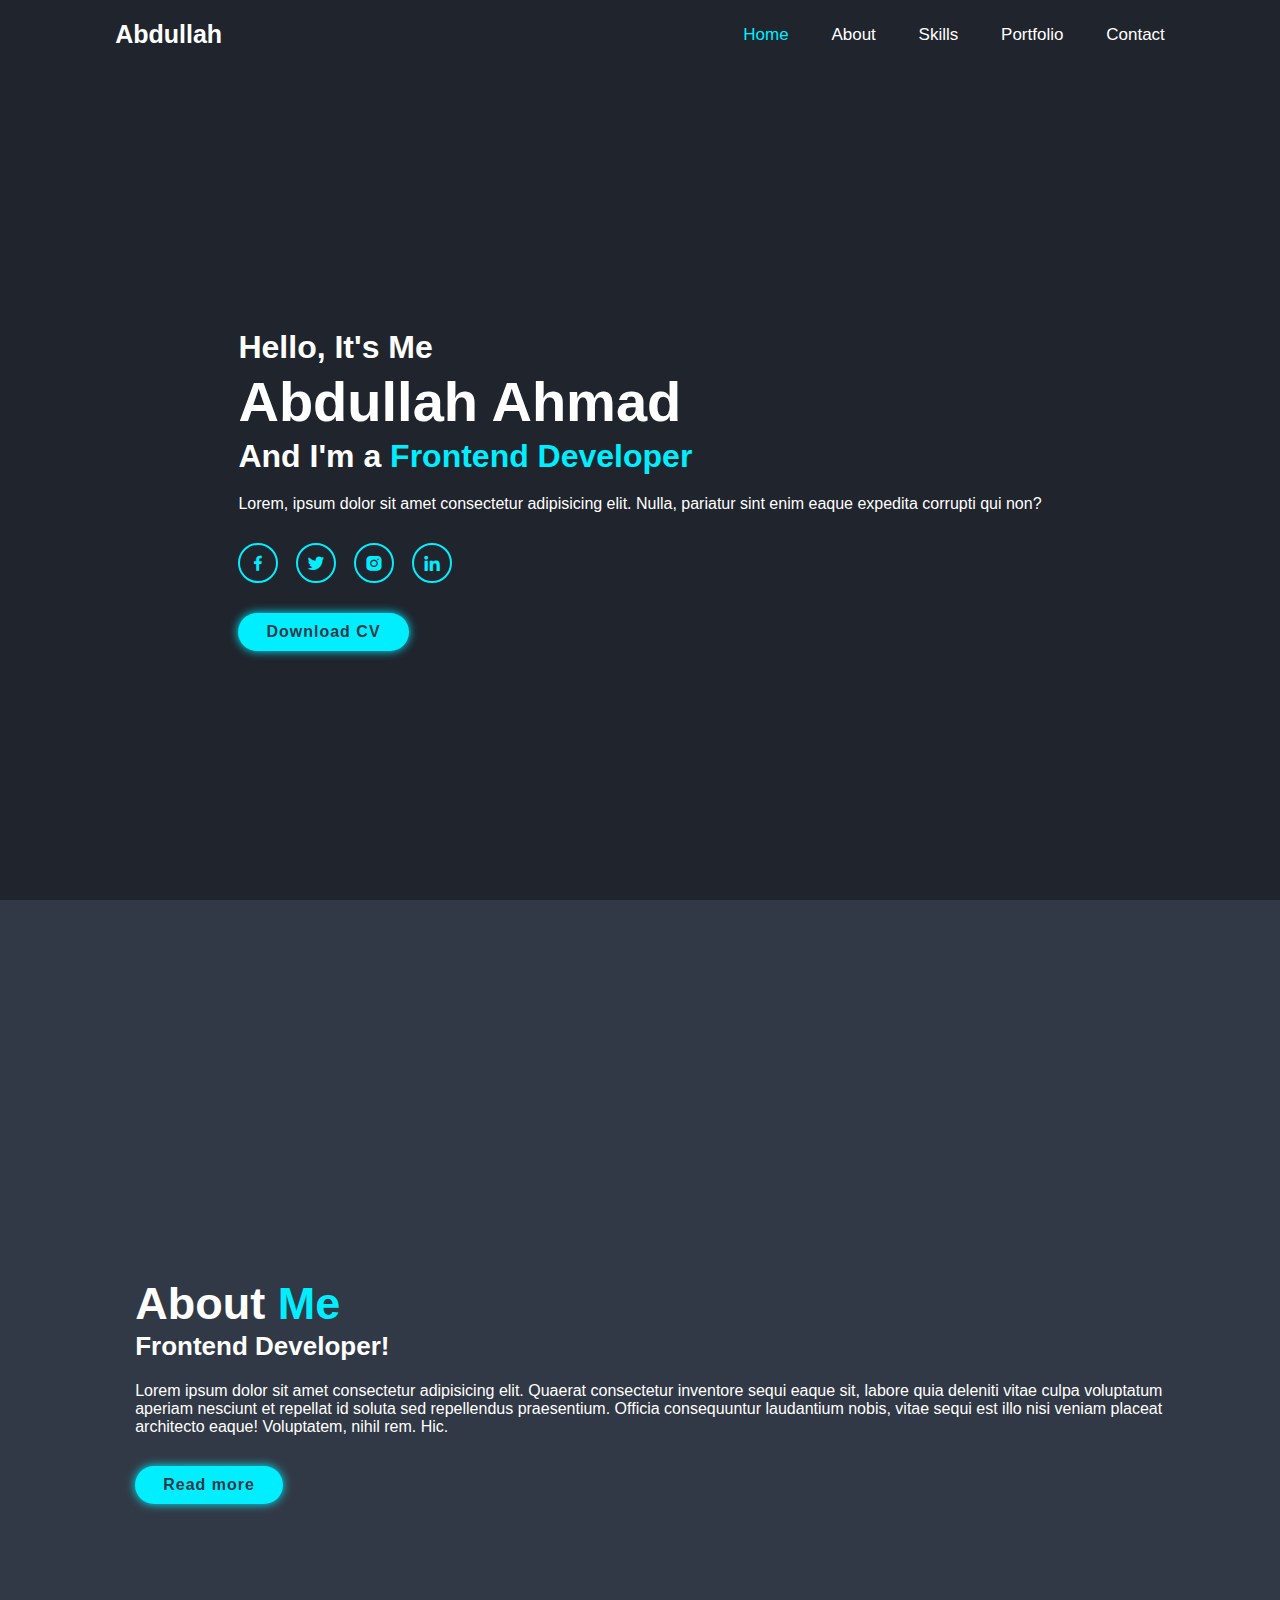
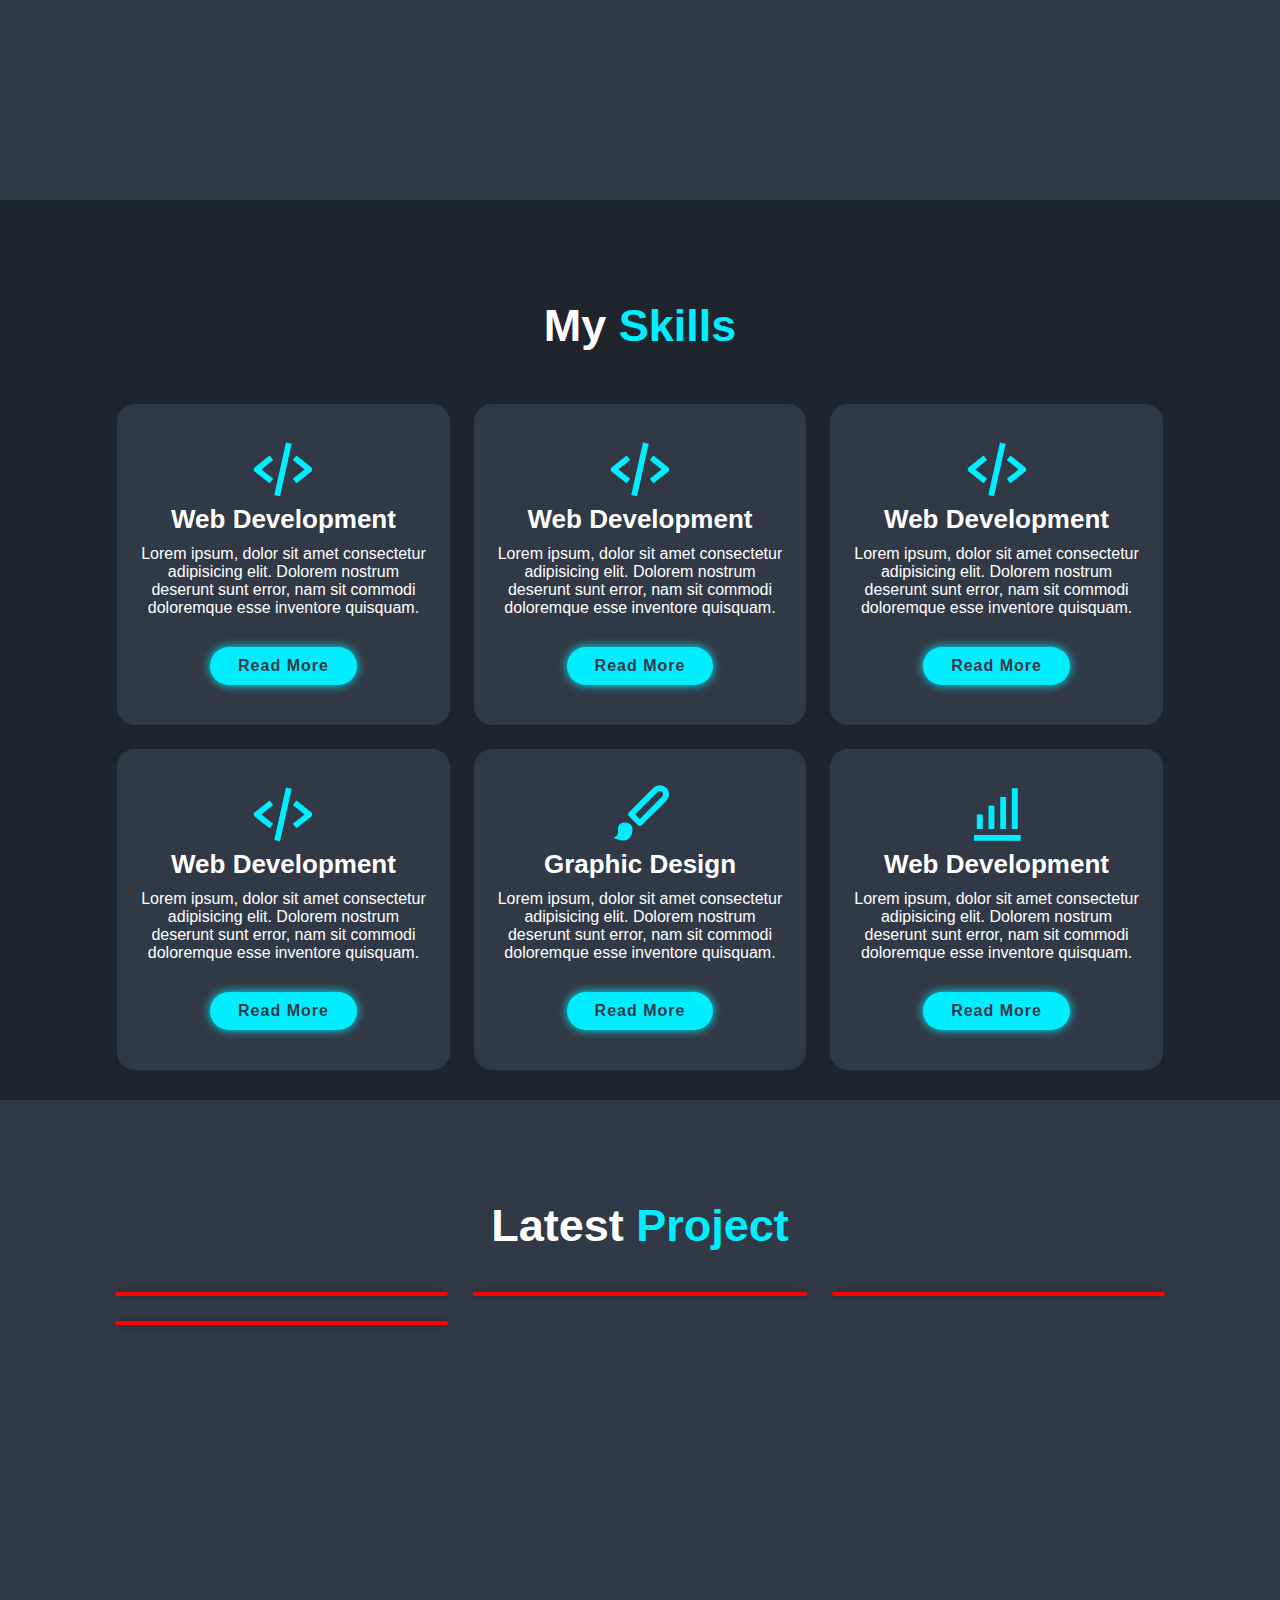
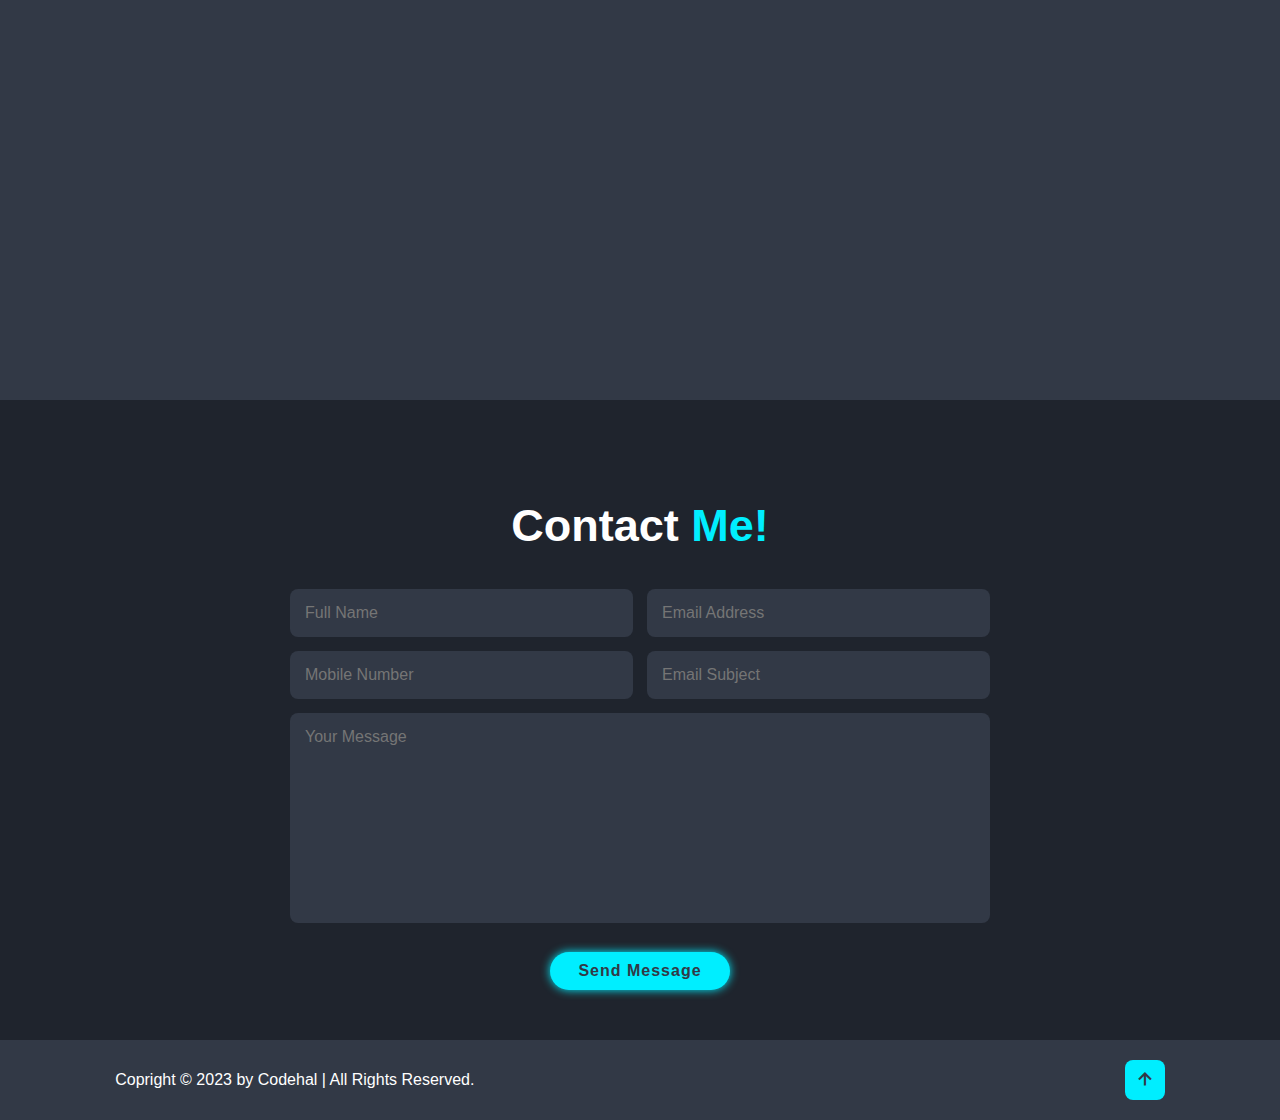
==== index.html @ 764d4b92 "added" ====
<!DOCTYPE html>
<html lang="en">
<head>
    <meta charset="UTF-8">
    <meta name="viewport" content="width=device-width, initial-scale=1.0">
    <title>Responsive portfolio</title>
    <link rel="stylesheet" href="index.css">
    <link href='https://unpkg.com/boxicons@2.1.4/css/boxicons.min.css' rel='stylesheet'>


</head>

<body>
    <header  class="header">
        <a href="#" class="logo">Abdullah</a>
        <label for="menubtn">
        <i class='bx bx-menu' id="menu-icon"></i></label>
        <input type="checkbox" id="menubtn">
        <nav class="navbar" >
            <label for="menubtn">
                <i class='bx bx-menu' id="menu-icon"></i></label>
            <a href="#home" class="active" >Home</a>
            <a href="#about">About</a>
            <a href="#skills">Skills</a>
            <a href="#portfolio">Portfolio</a>
            <a href="#contact">Contact</a>
        </nav>
    </header>

    <section class="home" id="home">
        <div class="home-content">
            <h3>Hello, It's Me</h3>
            <h1>Abdullah Ahmad</h1>
            <h3>And I'm a <span>Frontend Developer</span></h3>
            <p>Lorem, ipsum dolor sit amet consectetur adipisicing elit. Nulla, pariatur sint enim eaque expedita corrupti qui non?</p>
            <div class="social-media">
                <a href="#"><i class='bx bxl-facebook' ></i></a>
                <a href="#"><i class='bx bxl-twitter'></i></a>
                <a href="#"><i class='bx bxl-instagram-alt' ></i></a>
                <a href="#"><i class='bx bxl-linkedin' ></i></a>
            </div>
            <a href="#" class="btn">Download CV</a>
        </div>
        <div class="home-img">
            <img class="my-photo" src="my photo .jpg" alt="">
        </div>
    </section>

    <section class="about" id="about">
        <div class="about-img">
            <img class="my-pic" src="my photo .jpg" alt="">
        </div>
        <div class="about-content">
            <h2 class="heading">About <span>Me</span></h2>
            <h3>Frontend Developer!</h3>
            <p>Lorem ipsum dolor sit amet consectetur adipisicing elit. Quaerat consectetur inventore sequi eaque sit, labore quia deleniti vitae culpa voluptatum aperiam nesciunt et repellat id soluta sed repellendus praesentium. Officia consequuntur laudantium nobis, vitae sequi est illo nisi veniam placeat architecto eaque! Voluptatem, nihil rem. Hic.</p>
            <a href="#" class="btn">Read more</a>
        </div>
    </section>

     <section class="skills" id="skills">
        <h2 class="heading">My <span>Skills</span></h2>
        <div class="skills-container">
            <div class="skills-box">
                <i class='bx bx-code-alt'></i>
                <h3>Web Development</h3>
                <p>Lorem ipsum, dolor sit amet consectetur adipisicing elit. Dolorem nostrum deserunt sunt error, nam sit commodi doloremque esse inventore quisquam.</p>
                <a href="#" class="btn">Read More</a>
            </div>
            <div class="skills-box">
                <i class='bx bx-code-alt'></i>
                <h3>Web Development</h3>
                <p>Lorem ipsum, dolor sit amet consectetur adipisicing elit. Dolorem nostrum deserunt sunt error, nam sit commodi doloremque esse inventore quisquam.</p>
                <a href="#" class="btn">Read More</a>
            </div>
            <div class="skills-box">
                <i class='bx bx-code-alt'></i>
                <h3>Web Development</h3>
                <p>Lorem ipsum, dolor sit amet consectetur adipisicing elit. Dolorem nostrum deserunt sunt error, nam sit commodi doloremque esse inventore quisquam.</p>
                <a href="#" class="btn">Read More</a>
            </div>
             <div class="skills-box">
                <i class='bx bx-code-alt'></i>
                <h3>Web Development</h3>
                <p>Lorem ipsum, dolor sit amet consectetur adipisicing elit. Dolorem nostrum deserunt sunt error, nam sit commodi doloremque esse inventore quisquam.</p>
                <a href="#" class="btn">Read More</a>
            </div>
            <div class="skills-box">
                <i class='bx bxs-paint'></i>
                <h3>Graphic Design</h3>
                <p>Lorem ipsum, dolor sit amet consectetur adipisicing elit. Dolorem nostrum deserunt sunt error, nam sit commodi doloremque esse inventore quisquam.</p>
                <a href="#" class="btn">Read More</a>
            </div>
            <div class="skills-box">
                <i class='bx bx-bar-chart-alt'></i>
                <h3>Web Development</h3>
                <p>Lorem ipsum, dolor sit amet consectetur adipisicing elit. Dolorem nostrum deserunt sunt error, nam sit commodi doloremque esse inventore quisquam.</p>
                <a href="#" class="btn">Read More</a>
            </div>
        </div>
     </section>
     <section class="portfolio" id="portfolio">
        <h2 class="heading">Latest <span>Project</span></h2>
        <div class="portfolio-container">
            <div class="portfolio-box">
                <img src="whiteYoutube.png" alt="">
                <div class="portfolio-layer">
                    <h4>Web Design</h4>
                    <p>Lorem ipsum dolor, sit amet consectetur adipisicing elit. Accusantium minima dolorem voluptate eos atque nisi!</p>
                    <a href="#"><i class='bx bx-link-external'></i></a>
                </div>
            </div>
            <div class="portfolio-box">
                <img src="whiteYoutube.png" alt="">
                <div class="portfolio-layer">
                    <h4>Web Design</h4>
                    <p>Lorem ipsum dolor, sit amet consectetur adipisicing elit. Accusantium minima dolorem voluptate eos atque nisi!</p>
                    <a href="#"><i class='bx bx-link-external'></i></a>
                </div>
            </div>
            <div class="portfolio-box">
                <img src="whiteYoutube.png" alt="">
                <div class="portfolio-layer">
                    <h4>Web Design</h4>
                    <p>Lorem ipsum dolor, sit amet consectetur adipisicing elit. Accusantium minima dolorem voluptate eos atque nisi!</p>
                    <a href="#"><i class='bx bx-link-external'></i></a>
                </div>
            </div>
            <div class="portfolio-box">
                <img src="whiteYoutube.png" alt="">
                <div class="portfolio-layer">
                    <h4>Web Design</h4>
                    <p>Lorem ipsum dolor, sit amet consectetur adipisicing elit. Accusantium minima dolorem voluptate eos atque nisi!</p>
                    <a href="#"><i class='bx bx-link-external'></i></a>
                </div>
            </div>
        </div>
     </section>

     <section class="contact" id="contact">
        <h2 class="heading">Contact <span>Me!</span></h2>
        <form action="#">
            <div class="input-box">
                <input type="text" placeholder="Full Name">
                <input type="email" placeholder="Email Address">
            </div>
            <div class="input-box">
                <input type="number" placeholder="Mobile Number">
                <input type="text" placeholder="Email Subject">
            </div>
            <textarea name="" id="" cols="30" rows="10" placeholder="Your Message"></textarea>
            <input type="submit" name="" value="Send Message" class="btn" id="">
        </form>
     </section>
     <footer class="footer">
        <div class="footer-text">
            <p>Copright &copy; 2023 by Codehal | All Rights Reserved.</p>
        </div>

        <div class="footer-iconTop">
            <a href="#home"><i class='bx bx-up-arrow-alt' ></i></a>
        </div>
     </footer>
</body>
</html>
---- index.css ----
*{
    margin: 0;
    padding: 0;
    box-sizing: border-box;
    text-decoration: none;
    border: none;
    outline: none;
    scroll-behavior: smooth;
    font-family: 'Poppins',sans-serif;
}

:root{
    --bg-color:#1f242d;
    --second-bg-color:#323946;
    --text-color:#fff;
    --main-color:#0ef;
}

html{
    font-size: 62.5%; /* for the better use of rem like 1rem = 10px */
    overflow-x: hidden;
}

body{
    background:var(--bg-color);
    color: var(--text-color);
}

section{
    min-height: 100vh;
    padding: 10rem 9% 2rem;
}


.header{
    position:fixed;
    top: 0;
    background-color: #fff;
    left: 0;
    width: 100%;
    padding: 2rem 9%;
    background: var(--bg-color);
    display: flex;
    justify-content: space-between;
    align-items: center;
    z-index: 100;
    /* border: 2px solid green; */

}

.logo{
    font-size: 2.5rem;
    color: var(--text-color);
    font-weight: 600;
    cursor: default;
}

.navbar a {
    font-size: 1.7rem;
    color: var(--text-color);
    margin-left: 4rem;
    transition:  .3s;
}

.navbar a:hover,
 .navbar a.active {
    color: var(--main-color);

}
#menu-icon{
    font-size: 3.6rem;
    color: var(--text-color);
    display: none;
}

.home-img img{
    width:35vw ;
}

.home{
    display: flex;
    justify-content: center;
    align-items: center;
}

.home-content h3{
    font-size: 3.2rem;
    font-weight: 700;
}

.home-content h3:nth-of-type(2){
    margin-bottom: 2rem; /* for targeting the same type of element */

}

span{
    color: var(--main-color);
}

.home-content h1{
    font-size: 5.6rem;
    font-weight: 700;
    line-height: 1.3;
}

.home-content p{
    font-size: 1.6rem;
}

.social-media a{
    display: inline-flex;
    justify-content: center;
    align-items: center;
    width: 4rem;
    height: 4rem;
    background: transparent;
    border: .2rem solid var(--main-color);
    border-radius: 50%;
    font-size: 2rem;
    color: var(--main-color);
    margin: 3rem 1.5rem 3rem 0;
    transition: .5s ease;
}

.social-media a:hover {
    background: var(--main-color);
    color: var(--second-bg-color);
    box-shadow: 0 0 1rem var(--main-color);
}

.btn {
    display: inline-block;
    padding: 1rem 2.8rem;
    background: var(--main-color);
    border-radius: 4rem;
    box-shadow: 0 0 1rem var(--main-color);
    font-size: 1.6rem;
    color: var(--second-bg-color);
    letter-spacing: .1rem;
    font-weight: 600;
    transition: .5s ease;
}

.btn:hover {
    box-shadow: none;
}


.about{
    display: flex;
    justify-content: center;
    align-items: center;
    gap: 2rem;
    background: var(--second-bg-color) ;
}

.about-img img{
    width: 35vw;
}

.heading{
     text-align: center;
     font-size: 4.5rem;
}

.about-content h2 {
    text-align: left;
    line-height: 1.2;
}

.about-content h3 {
    font-size: 2.6rem;
}

.about-content p {
    font-size: 1.6rem;
    margin: 2rem 0 3rem;
}


.skills h2{
    margin-bottom: 5rem;
}

.skills-container{
    display: flex;
    justify-content: center;
    align-items: center;
    flex-wrap: wrap;
    gap: 2rem;
    /* display: grid;
    grid-template-columns: repeat(3,1fr);
    gap: 2rem; */
}
.skills-box{
    flex: 1 1 30rem;
    background: var(--second-bg-color);
    padding: 3rem 2rem 4rem;
    border-radius: 2rem;
    text-align: center;
    border: .2rem solid var(--bg-color);
    transition: .5s ease;

}

.skills-box:hover{
    border-color: var(--main-color);
    transform: scale(1.02);
}
.skills-box i {
    font-size: 7rem;
    color: var(--main-color);
}

.skills-box h3 {
    font-size: 2.6rem;
}

.skills-box p{
    font-size: 1.6rem;
    margin: 1rem 0 3rem;
}

.portfolio {
    background-color: var(--second-bg-color);
}

.portfolio h2{
    margin-bottom: 4rem ;
}

.portfolio-container {
    display: grid;
    grid-template-columns: repeat(3,1fr);
    align-items: center;
    gap: 2.5rem;
}
 
.portfolio-container .portfolio-box {
    position: relative;
    border: 2px solid red;
    border-radius: 2rem;
    box-shadow: 0 0 1rem var(--bg-color);
    overflow: hidden;
    display: flex;
}

.portfolio-box img {
    width: 100%;
    transition: .3s ease;

}

.portfolio-box:hover img {
    transform: scale(1.1);
}

.portfolio-box .portfolio-layer {
    position: absolute;
    bottom: 0;
    left: 0;
    width: 100%;
    height: 100%;
    background: linear-gradient(rgba(0,0,0,.1), var(--main-color));
    display: flex;
    justify-content: center;
    align-items: center;
    flex-direction: column;
    text-align: center;
    padding: 0 4rem;
    transform: translateY(100%);
    transition: .5s ease;
    /* border: 2px solid yellow; */
}

.portfolio-box:hover .portfolio-layer {
    transform: translateY(0);
}
.portfolio-layer h4 {
    font-size: 2.5rem;
}
.portfolio-layer p{
    font-size: 1.3rem;
    margin: .3rem 0 1rem;
}

.portfolio-layer a {
    display: inline-flex;   
    justify-content: center;
    align-items: center;
    width: 5rem;
    height: 5rem;
    background: var(--text-color);
    border-radius: 50%;
}
.portfolio-layer a i {
    font-size: 2rem;
    color: var(--second-bg-color);
}

.portfolio {
    padding-bottom: 7rem;
}

.contact h2{
    margin-bottom: 3rem;
}

.contact form {
    max-width: 70rem;
    margin: 1rem auto;
    text-align: center;
    margin-bottom: 3rem;
}

.contact form .input-box {
    display: flex;
    justify-content: space-between;
    flex-wrap: wrap;
}

.contact form .input-box input,
.contact form textarea {
    width: 100%;
    padding: 1.5rem;
    font-size: 1.6rem;
    color: var(--text-color);
    background: var(--second-bg-color);
    border-radius: .8rem;
    margin: .7rem 0;
}

.contact form .input-box input{
    width: 49%;
}

.contact form textarea{
    resize: none;
}
.contact form .btn {
    margin-top: 2rem;
    cursor: pointer;
}

.footer {
    display: flex;
    justify-content: space-between;
    align-items: center;
    flex-wrap: wrap;
    padding: 2rem 9%;
    background: var(--second-bg-color);
}

.footer-text p {
    font-size: 1.6rem;
}

.footer-iconTop a {
    display: inline-flex;
    justify-content: center;
    align-items: center;
    padding: .8rem;
    background: var(--main-color);
    border-radius: .8rem;
    transition: .5s ease;
}

.footer-iconTop a:hover{
    box-shadow: 0 0 1rem var(--main-color);
}

.footer-iconTop a i{
    font-size: 2.4rem;
    color: var(--second-bg-color);
}

.contact {
    min-height: auto;
}
#menubtn{
    display: none;
}

@media (max-width: 1200px){
    html{
        font-size: 55%;
    }
}

@media (max-width: 991px){
    .header{
        padding: 2rem 3%;
    }

    section {
        padding: 10rem 3% 2rem;
    }

    footer {
        padding: 2rem 3%;
    }
}

@media (max-width:768px){
    #menu-icon{
        display: block;
    }

    .navbar{
        position: absolute;
        top: 0;
        right: 0px;
        height: 100vh;
        width: 100%;
        padding: 2.3rem 3% 0rem;
        background: var(--bg-color);
        border-top: .1rem solid rgba(0,0,0, .2);
        box-shadow: 0 .5rem 1rem rgba(0,0,0, .2);
        /* border: 2px solid red; */
        /* display: none; */
        transform: translateX(-100%);
        transition: transform 0.5s ease;
        display: block;
    }

    #menubtn:checked ~ .navbar {
            right: 0;
            width: 20%;
            /* background: transparent; */
            transform: translateX(0);
    }

    #menubtn:not(:checked) ~ .navbar{
        transform: translateX(100%);

        width: 20%;
    }
    .navbar a {
        display: block;
        font-size: 2rem;
        margin: 3rem 0;
    }
    .home{
        display: flex;
        flex-direction: column;
    }

    .home-content{
        text-align: center;
    }
    .home-content h3 {
        font-size: 2rem;
    }

    .home-content h1 {
        font-size: 5rem;
    }

    .home-img img {
        width: 70vw;
        margin-top: 4rem;
    }
  
    .about {
        flex-direction: column-reverse;
    }
    .about img{
        width: 70vw;
        margin-top: 4rem;
    }

    .skills h2 {
        margin-bottom: 3rem;
    }

    .portfolio h2 {
        margin-bottom: 3rem;
    }

    .portfolio-container {
        grid-template-columns: repeat(2,1fr);
    }
}

@media (max-width: 617px){
    .portfolio-container{
        grid-template-columns: 1fr;
    }
}

@media (max-width:450px){
    html{
        font-size: 50%;
    }
    .contact form .input-box input {
        width: 100%;
    }
}

@media (max-width:365px){
    .home-img img {
        width: 90vw;
    }
    .about-img img {
        width: 90vw;
    }
    .footer {
        flex-direction: column-reverse;
    }
    .footer p {
        text-align: center;
        margin-top: 2rem;
    }
    .navbar a {
        font-size: 1.5rem;
    }
}
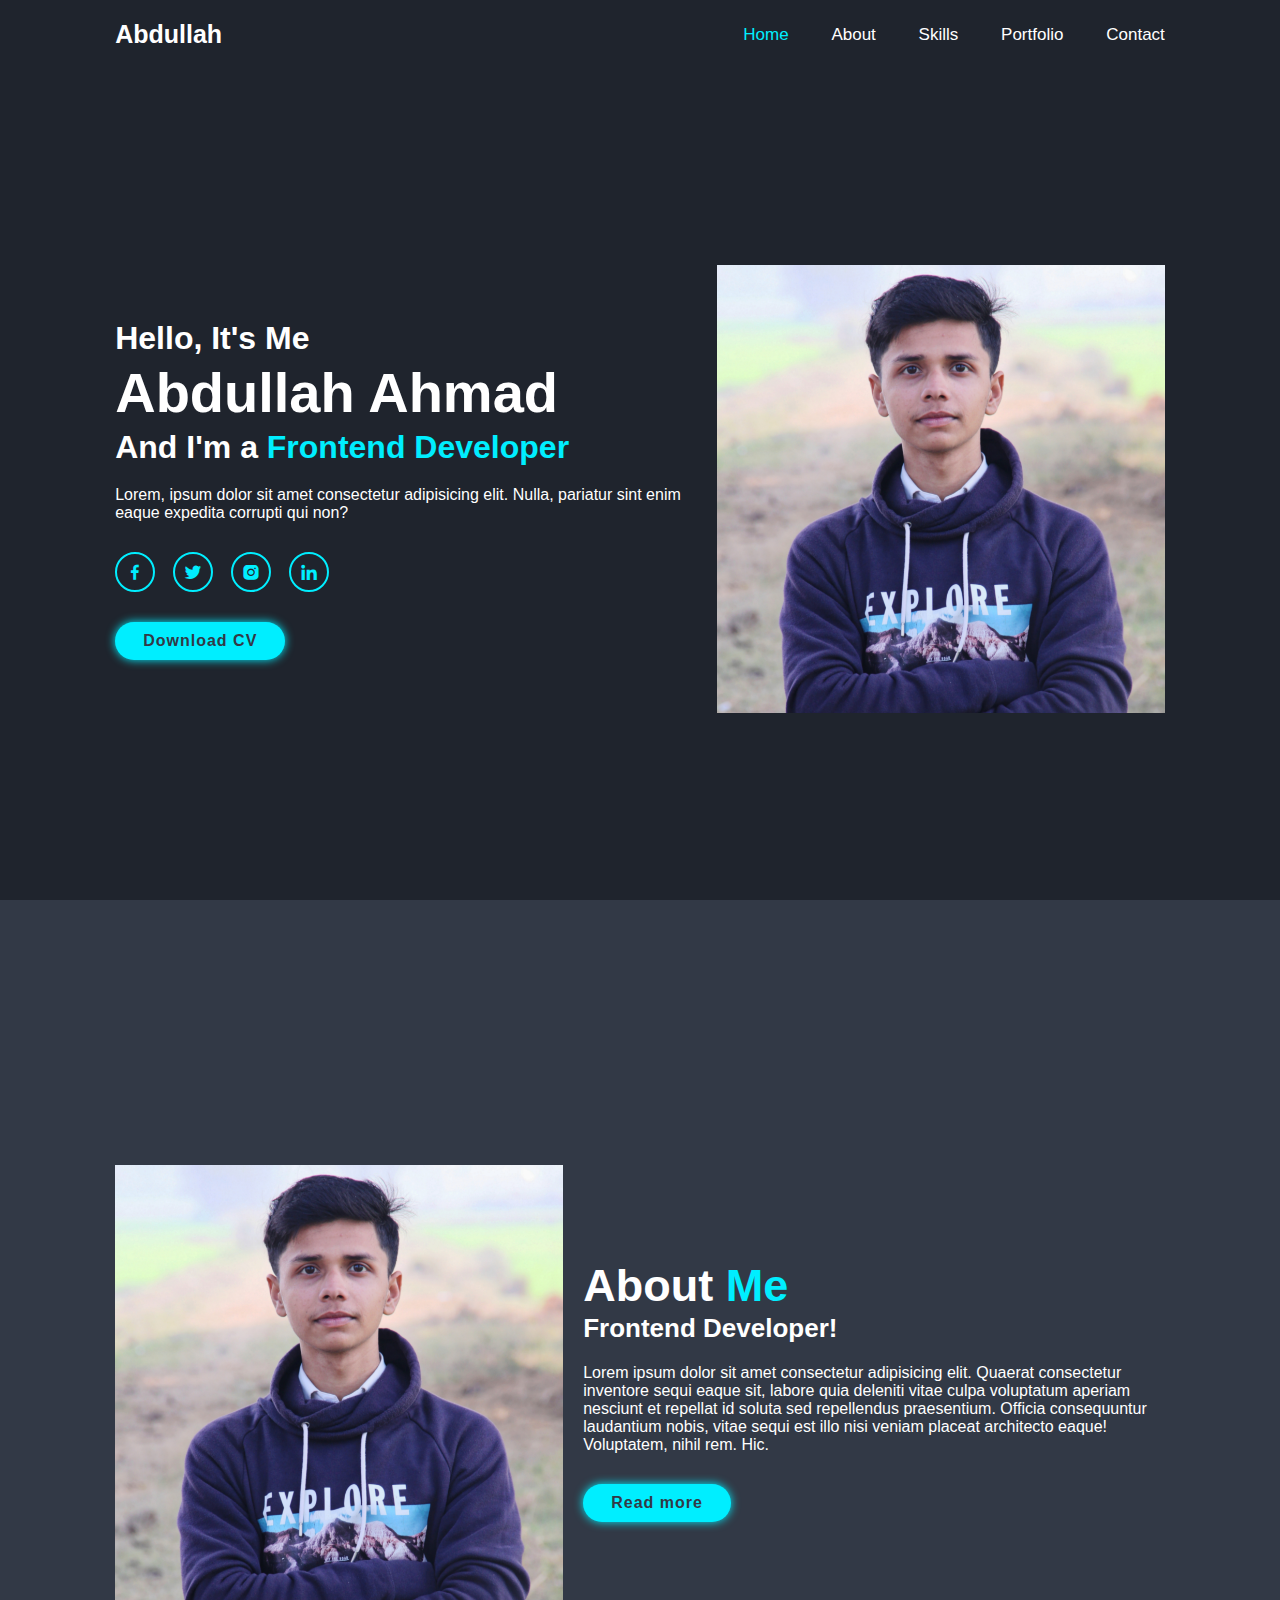
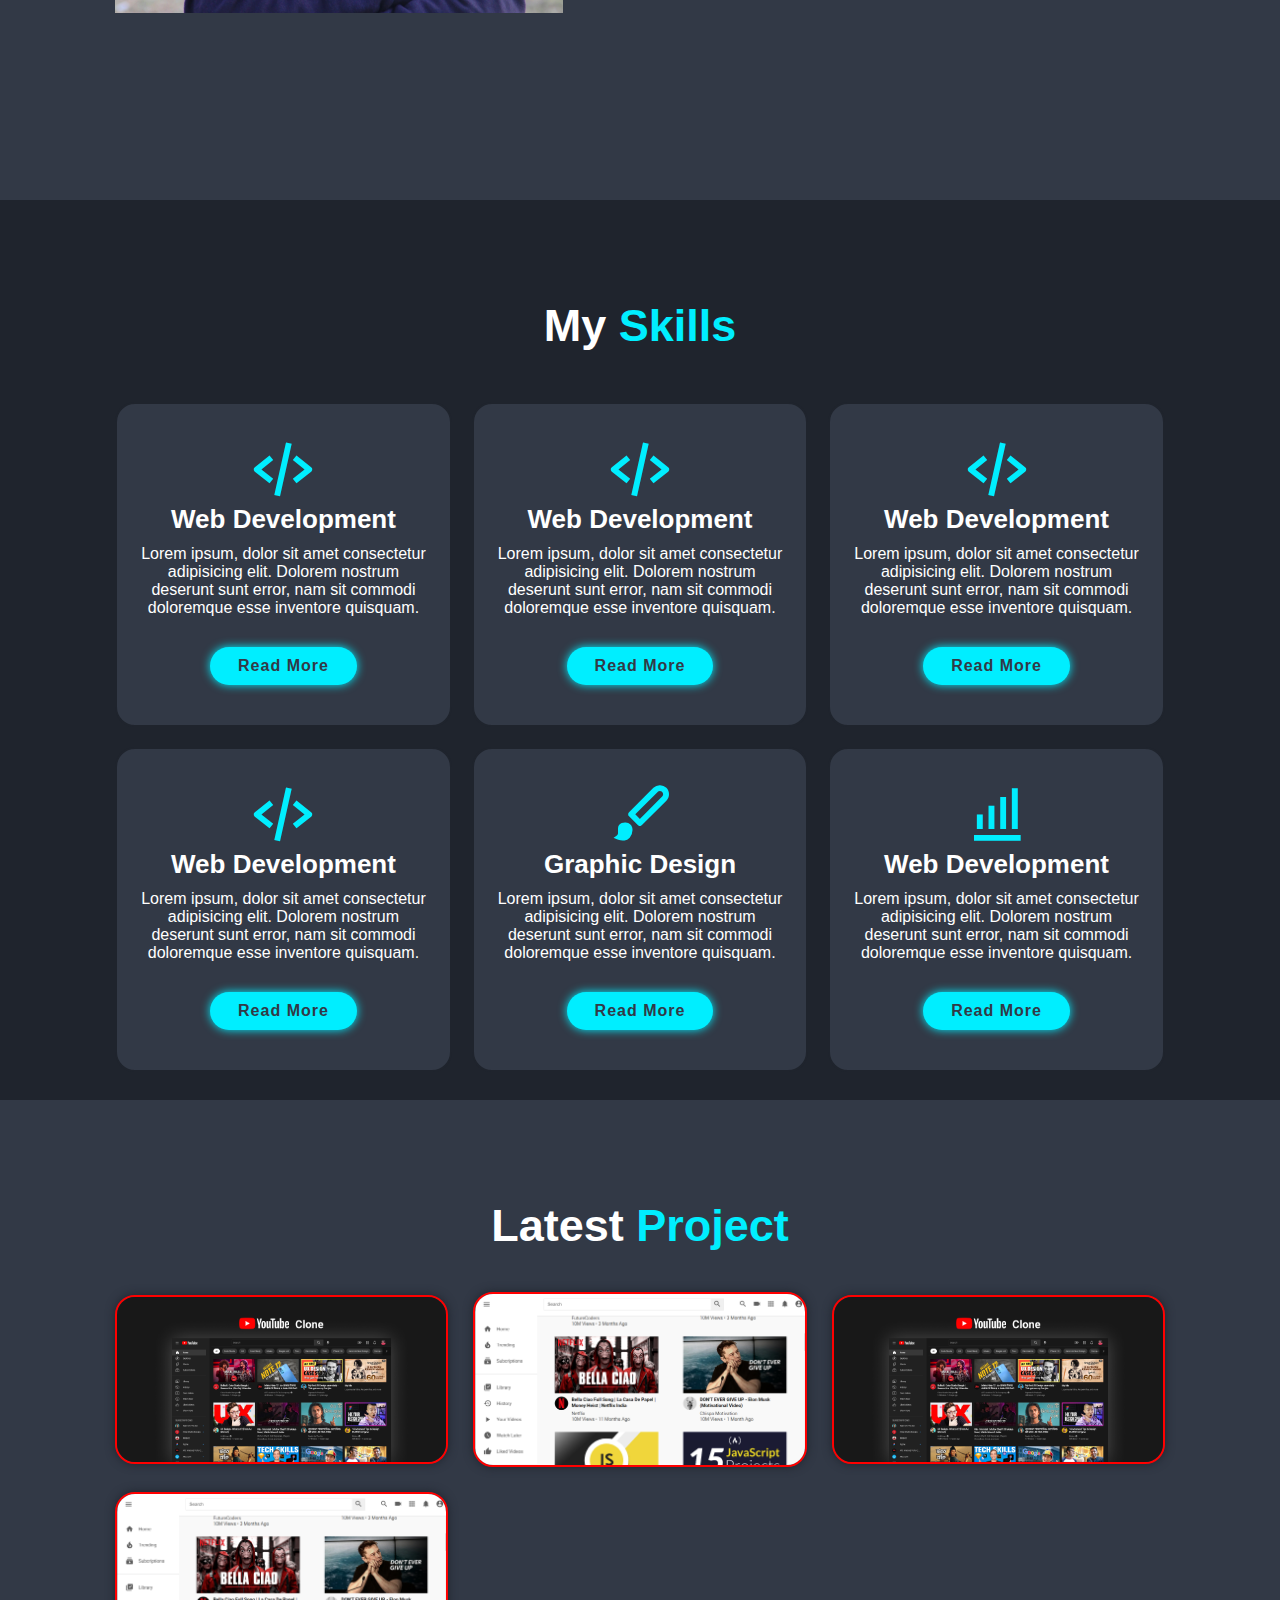
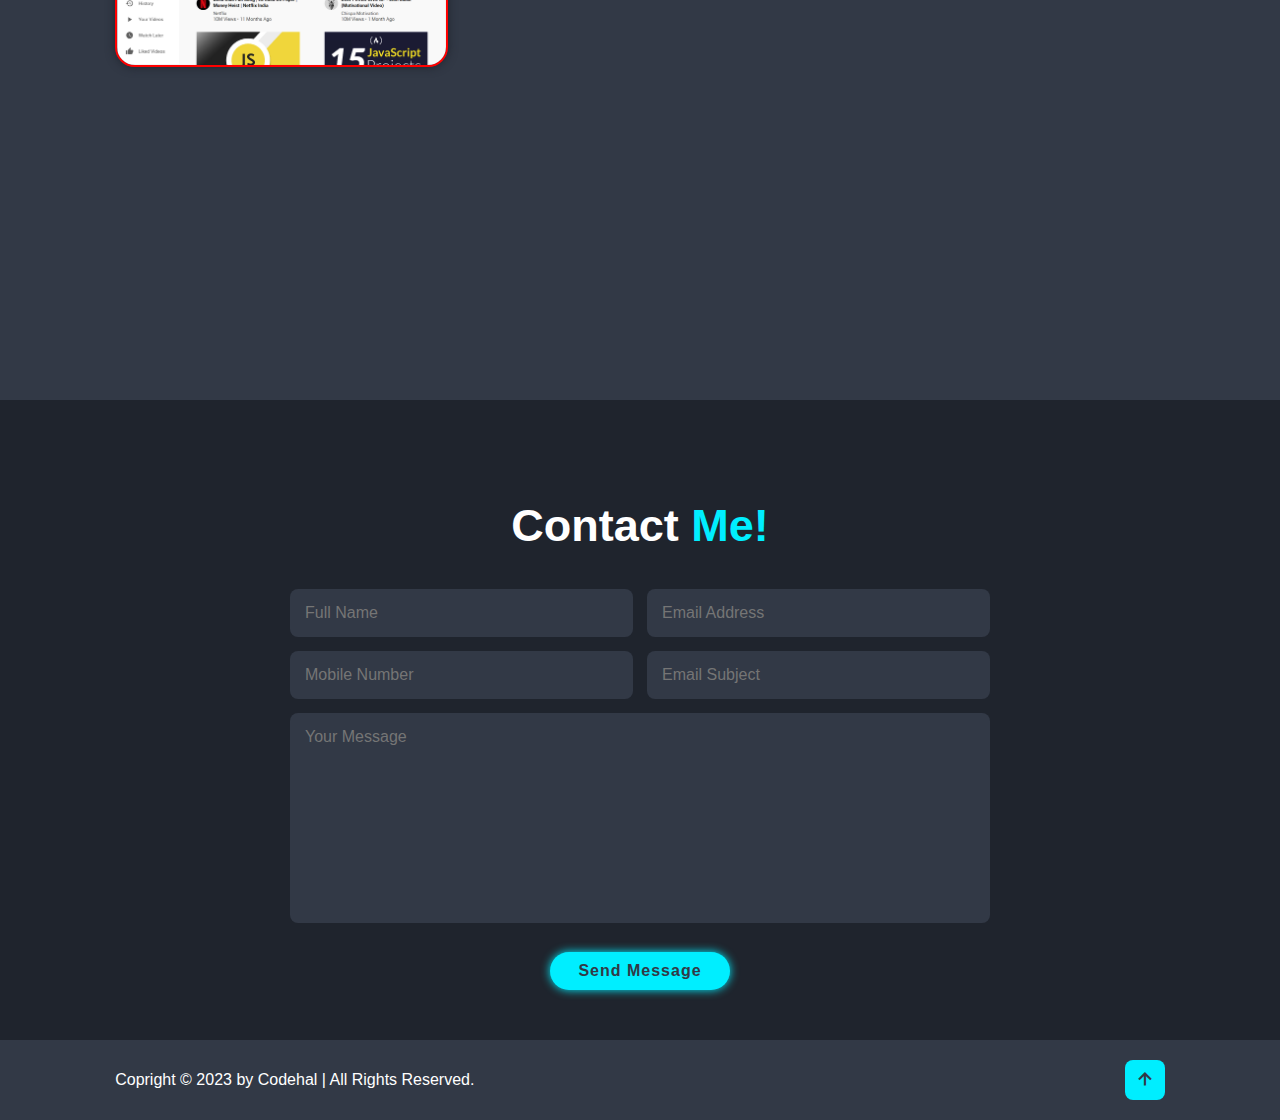
==== commit 33256e03: "added" ====
--- a/index.html
+++ b/index.html
@@ -42,13 +42,13 @@
             <a href="#" class="btn">Download CV</a>
         </div>
         <div class="home-img">
-            <img class="my-photo" src="my photo .jpg" alt="">
+            <img class="my-photo" src="image/my photo .jpg" alt="">
         </div>
     </section>
 
     <section class="about" id="about">
         <div class="about-img">
-            <img class="my-pic" src="my photo .jpg" alt="">
+            <img class="my-pic" src="image/my photo .jpg" alt="">
         </div>
         <div class="about-content">
             <h2 class="heading">About <span>Me</span></h2>
@@ -103,7 +103,7 @@
         <h2 class="heading">Latest <span>Project</span></h2>
         <div class="portfolio-container">
             <div class="portfolio-box">
-                <img src="whiteYoutube.png" alt="">
+                <img src="image/blackYoutube.png" alt="">
                 <div class="portfolio-layer">
                     <h4>Web Design</h4>
                     <p>Lorem ipsum dolor, sit amet consectetur adipisicing elit. Accusantium minima dolorem voluptate eos atque nisi!</p>
@@ -111,7 +111,7 @@
                 </div>
             </div>
             <div class="portfolio-box">
-                <img src="whiteYoutube.png" alt="">
+                <img src="image/whiteYoutube.png" alt="">
                 <div class="portfolio-layer">
                     <h4>Web Design</h4>
                     <p>Lorem ipsum dolor, sit amet consectetur adipisicing elit. Accusantium minima dolorem voluptate eos atque nisi!</p>
@@ -119,7 +119,7 @@
                 </div>
             </div>
             <div class="portfolio-box">
-                <img src="whiteYoutube.png" alt="">
+                <img src="image/blackYoutube.png" alt="">
                 <div class="portfolio-layer">
                     <h4>Web Design</h4>
                     <p>Lorem ipsum dolor, sit amet consectetur adipisicing elit. Accusantium minima dolorem voluptate eos atque nisi!</p>
@@ -127,7 +127,7 @@
                 </div>
             </div>
             <div class="portfolio-box">
-                <img src="whiteYoutube.png" alt="">
+                <img src="image/whiteYoutube.png" alt="">
                 <div class="portfolio-layer">
                     <h4>Web Design</h4>
                     <p>Lorem ipsum dolor, sit amet consectetur adipisicing elit. Accusantium minima dolorem voluptate eos atque nisi!</p>
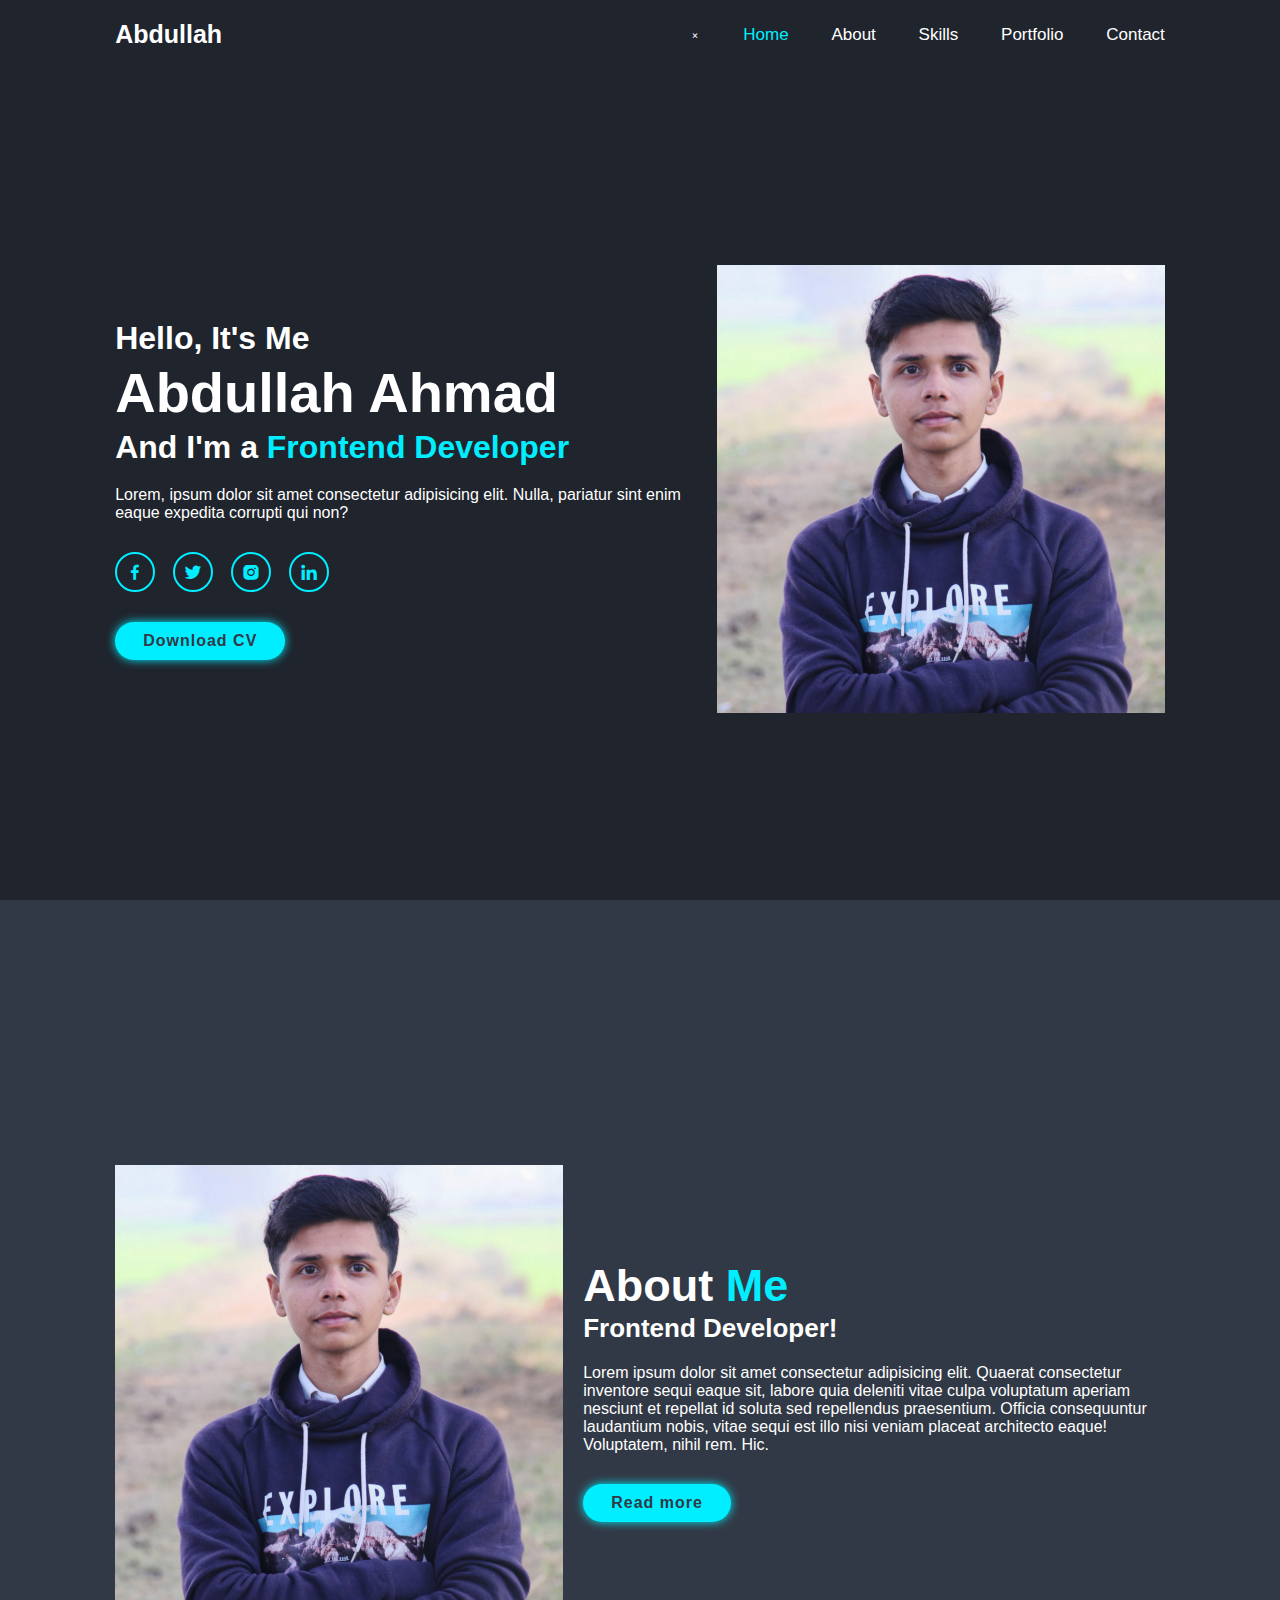
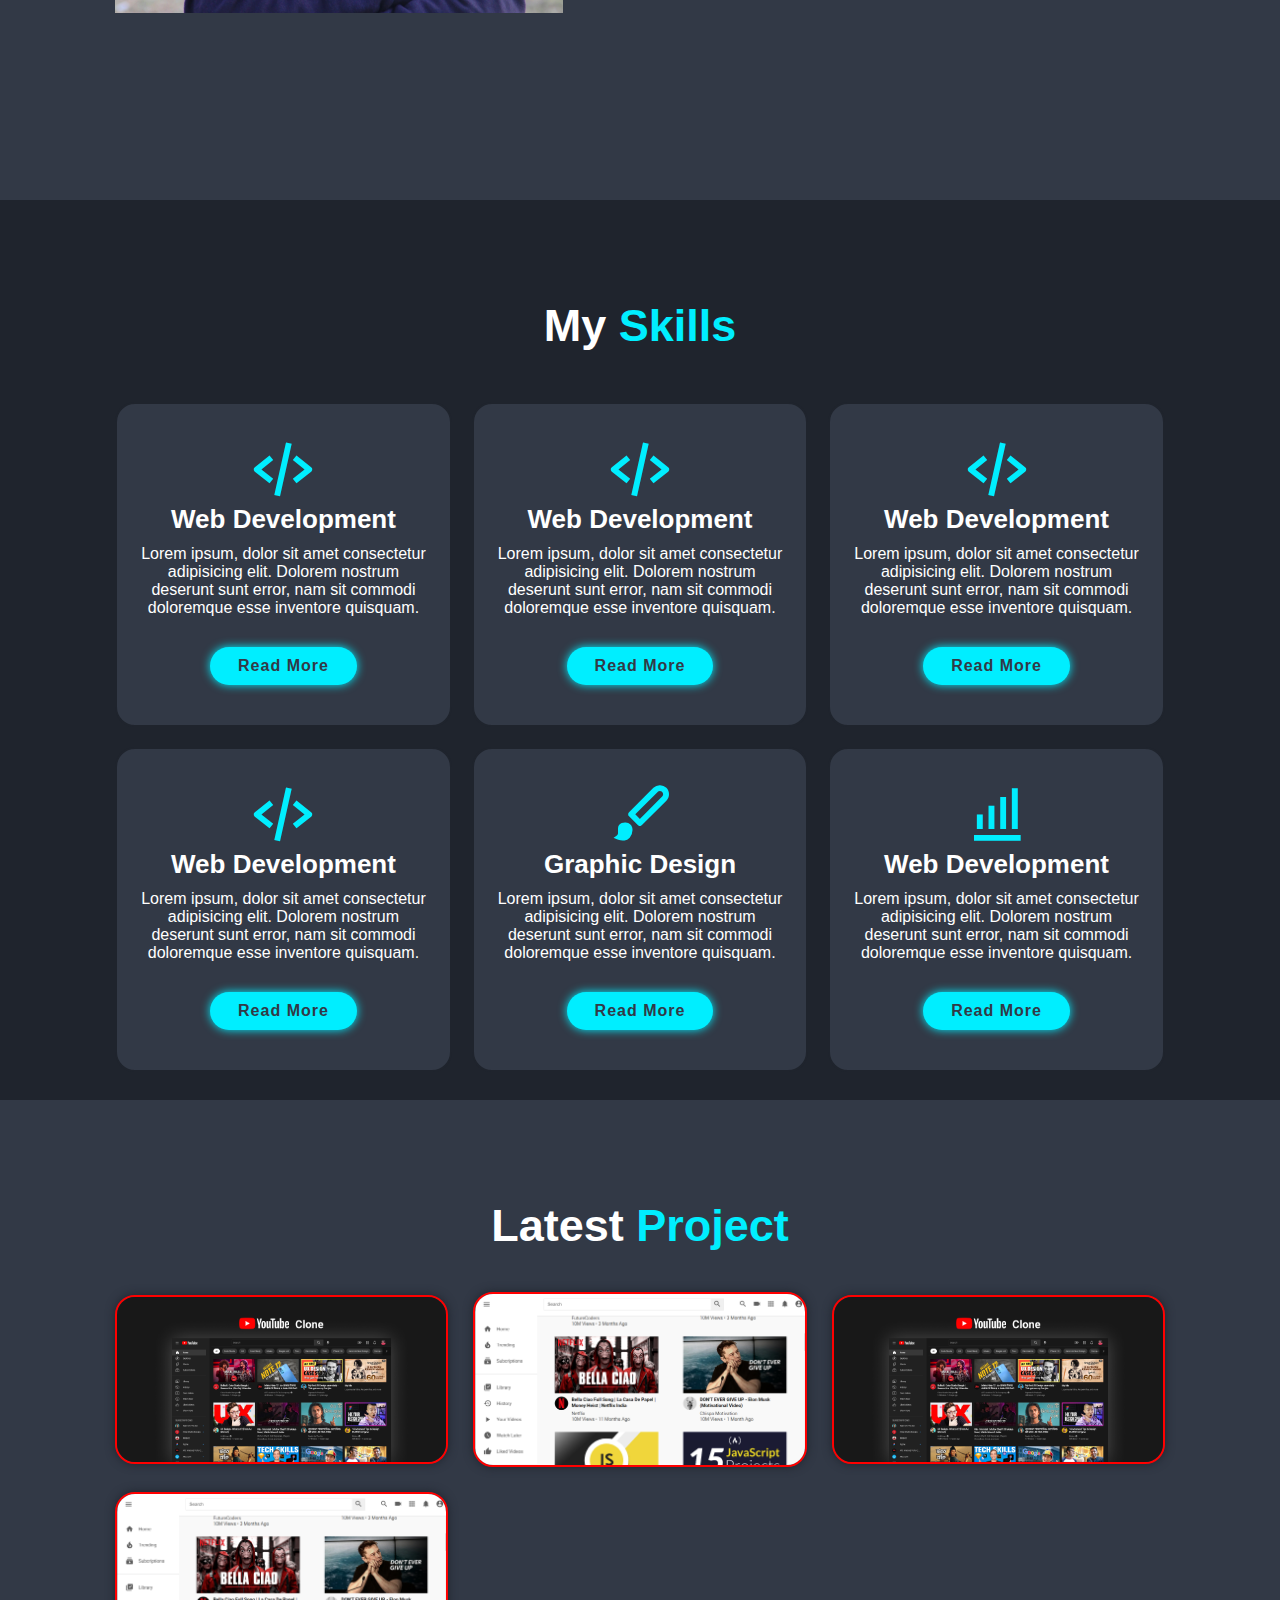
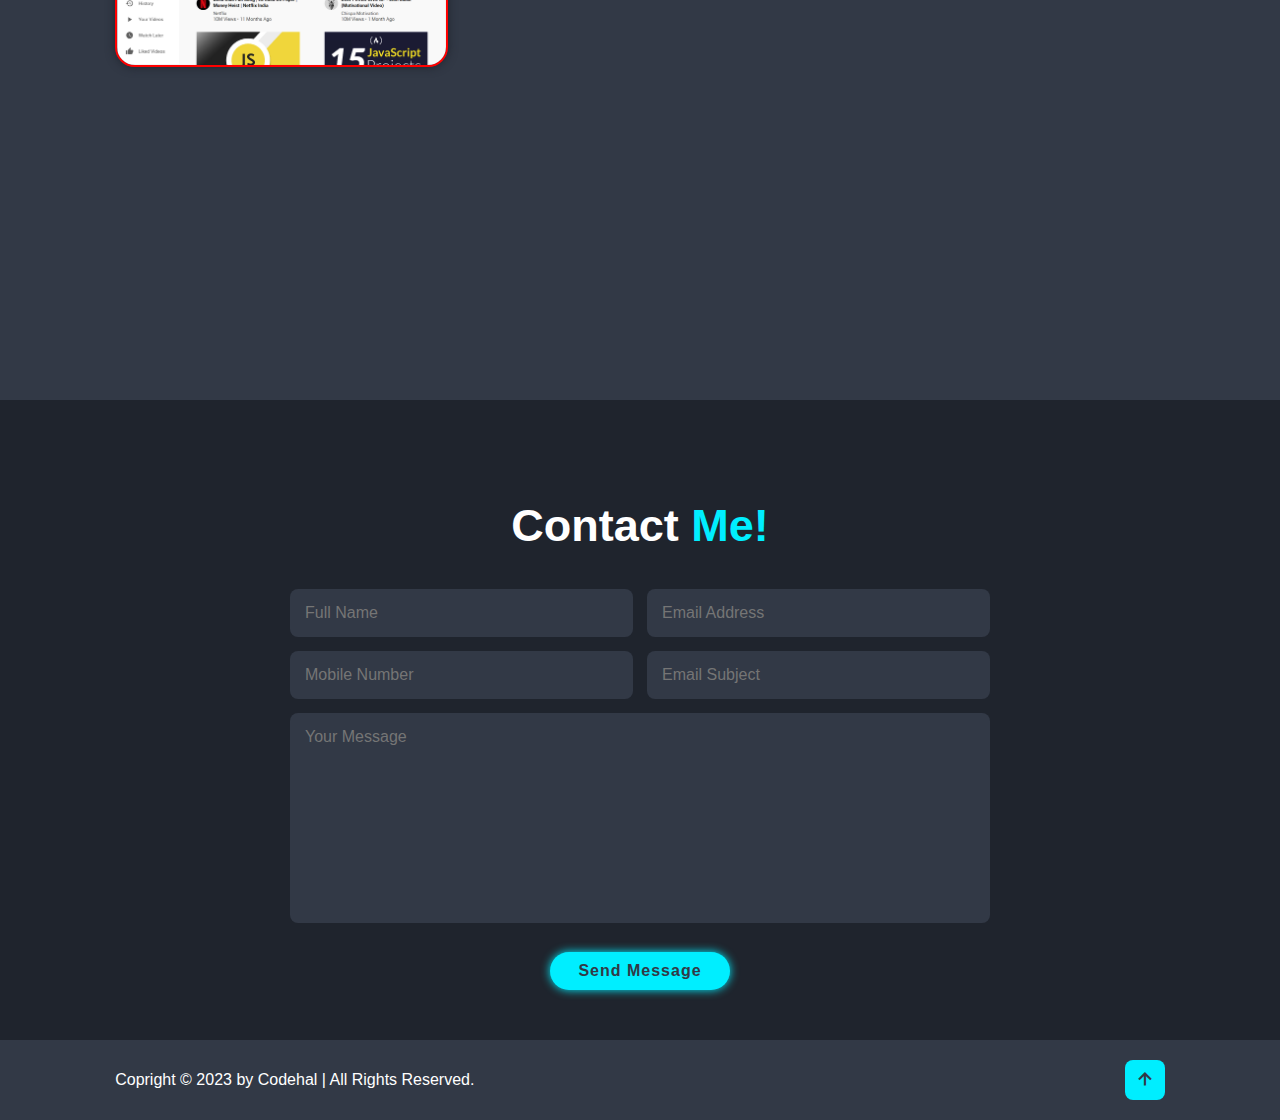
==== commit 5b7ce812: "added" ====
--- a/index.html
+++ b/index.html
@@ -18,7 +18,7 @@
         <input type="checkbox" id="menubtn">
         <nav class="navbar" >
             <label for="menubtn">
-                <i class='bx bx-menu' id="menu-icon"></i></label>
+                <i class='bx bx-x'></i></label>
             <a href="#home" class="active" >Home</a>
             <a href="#about">About</a>
             <a href="#skills">Skills</a>
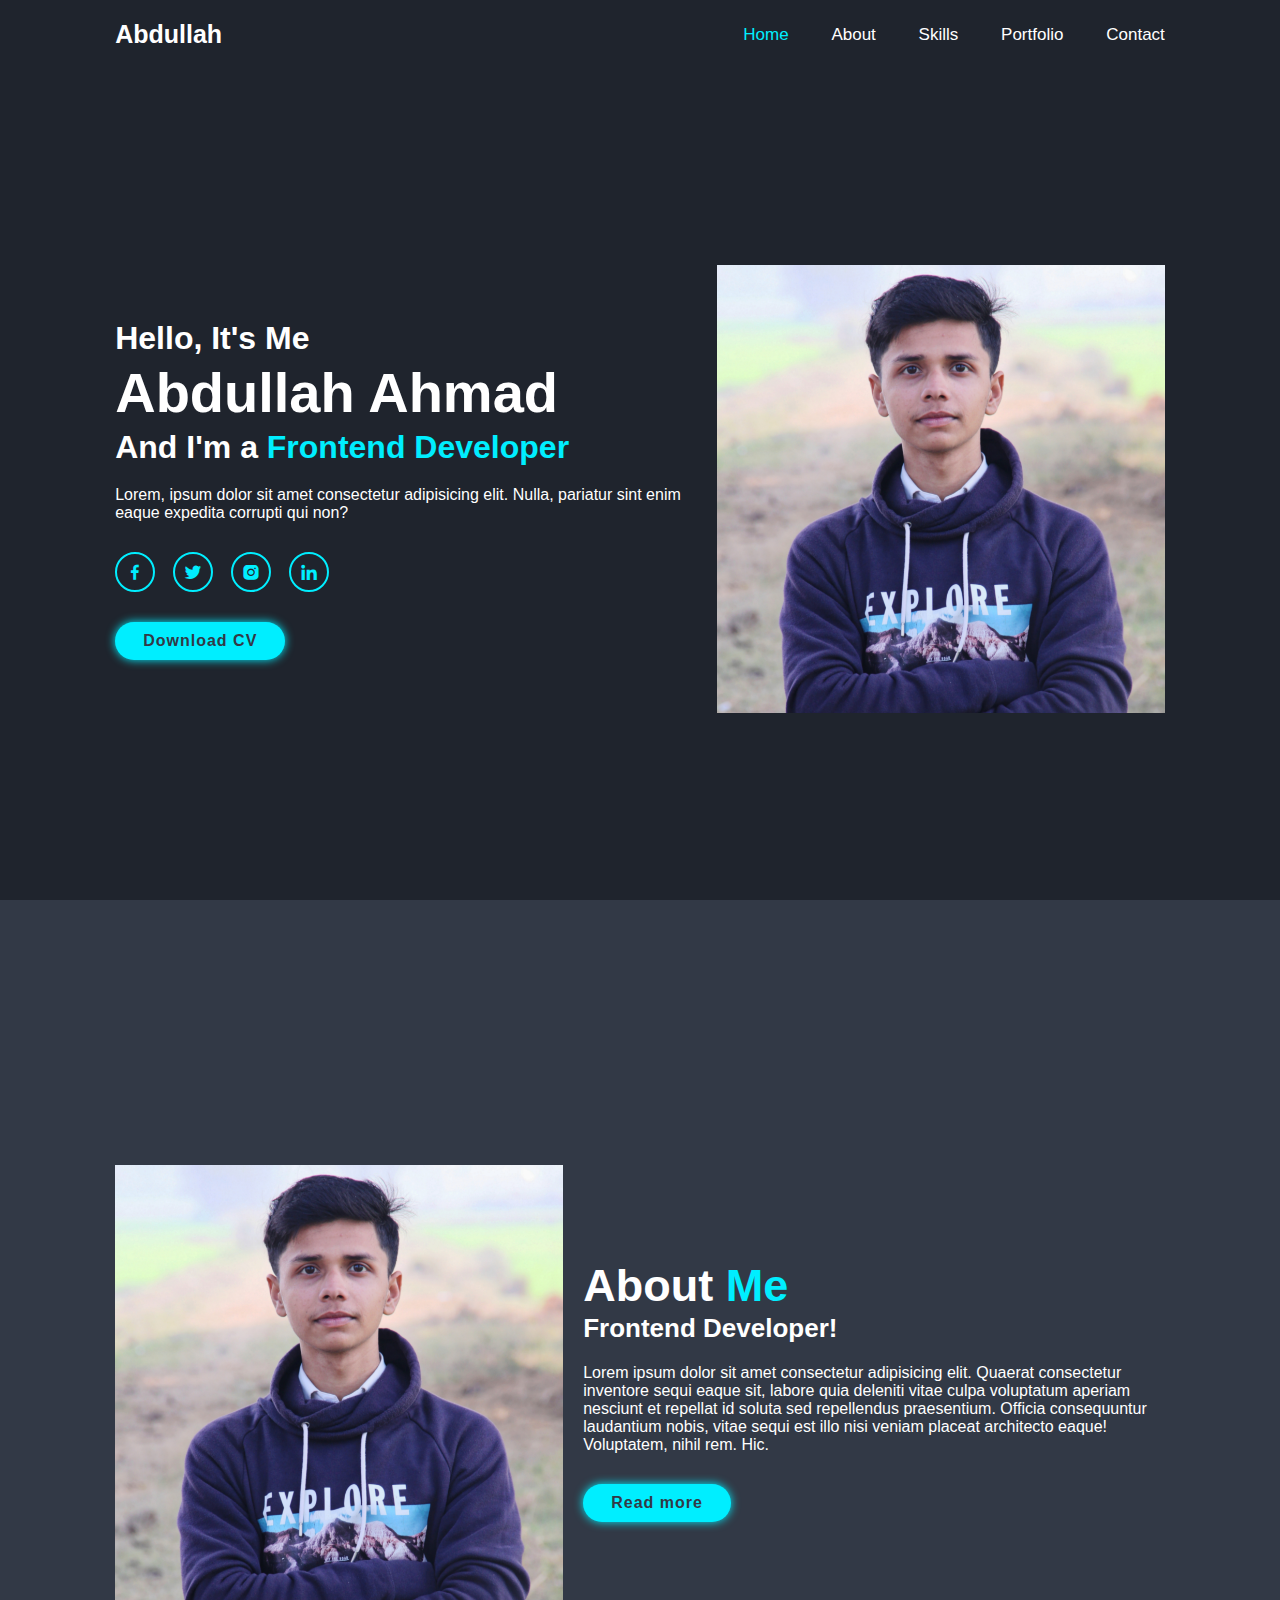
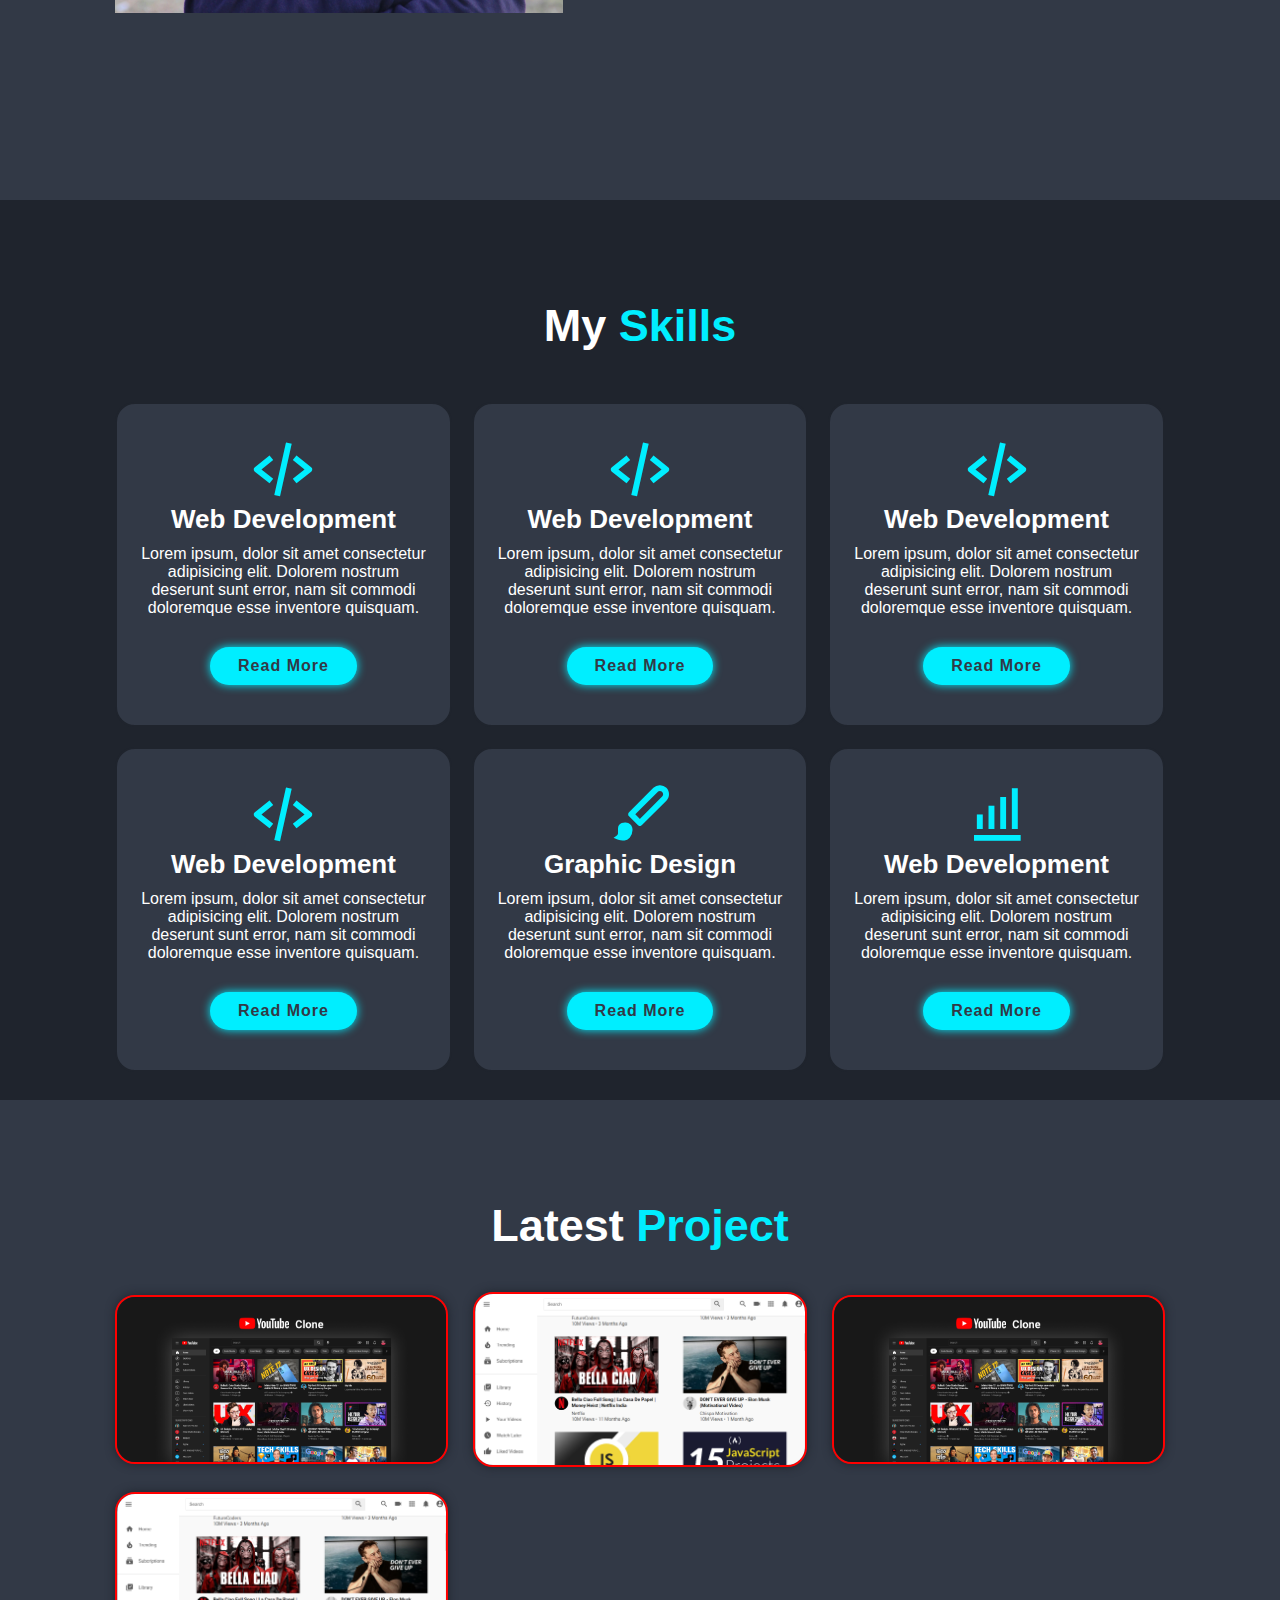
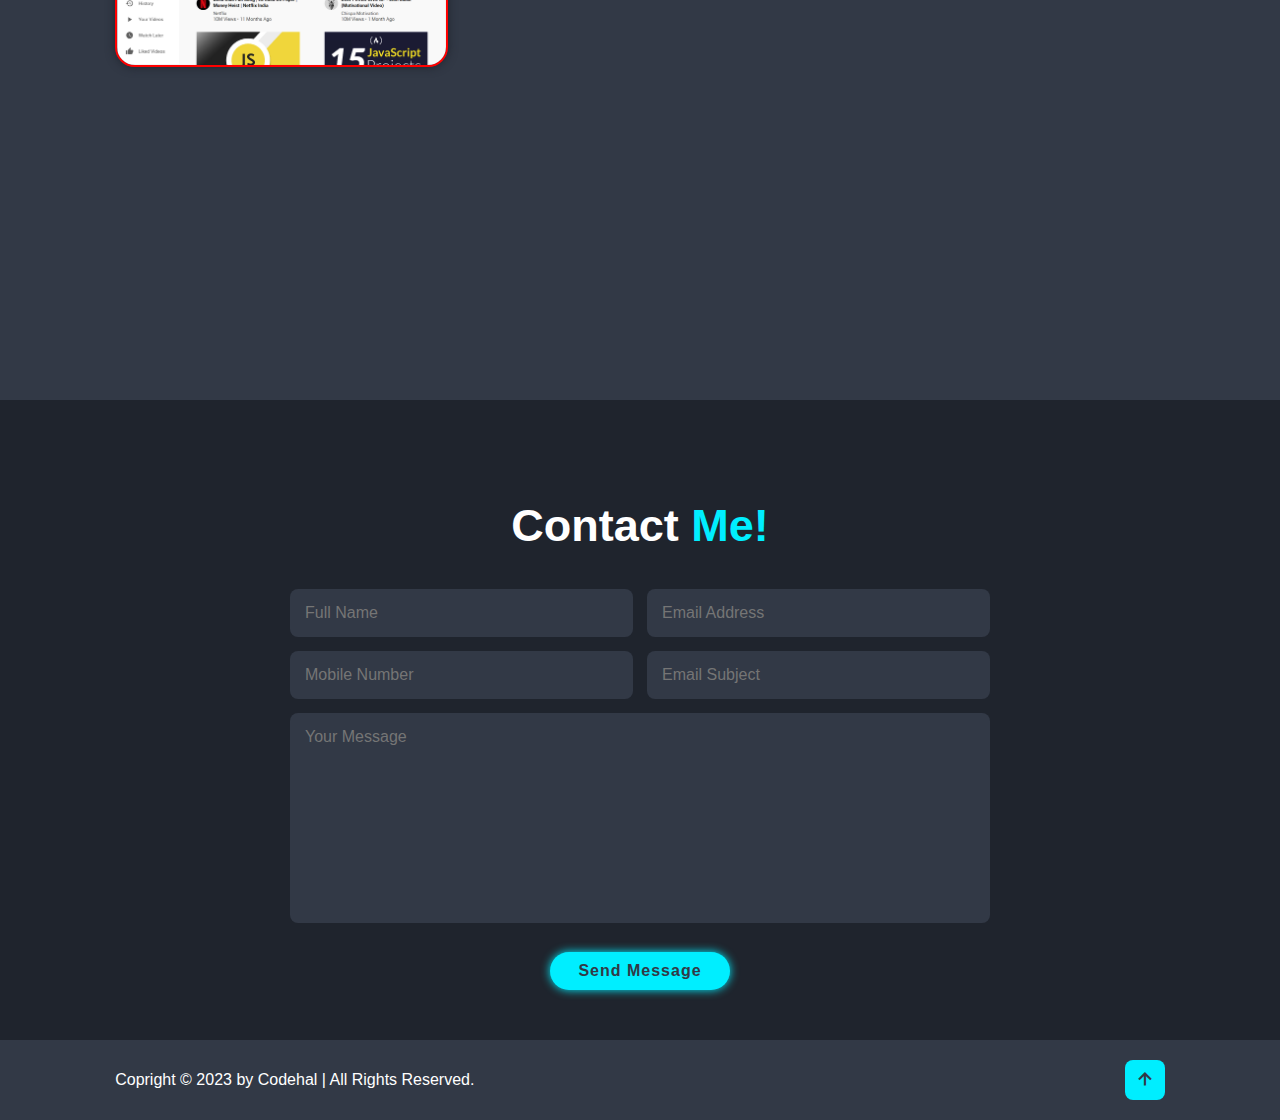
==== commit 426d0fa2: "added new" ====
--- a/index.html
+++ b/index.html
@@ -18,7 +18,7 @@
         <input type="checkbox" id="menubtn">
         <nav class="navbar" >
             <label for="menubtn">
-                <i class='bx bx-x'></i></label>
+                <i class='bx bx-x' id="menu-icon"></i></label>
             <a href="#home" class="active" >Home</a>
             <a href="#about">About</a>
             <a href="#skills">Skills</a>
